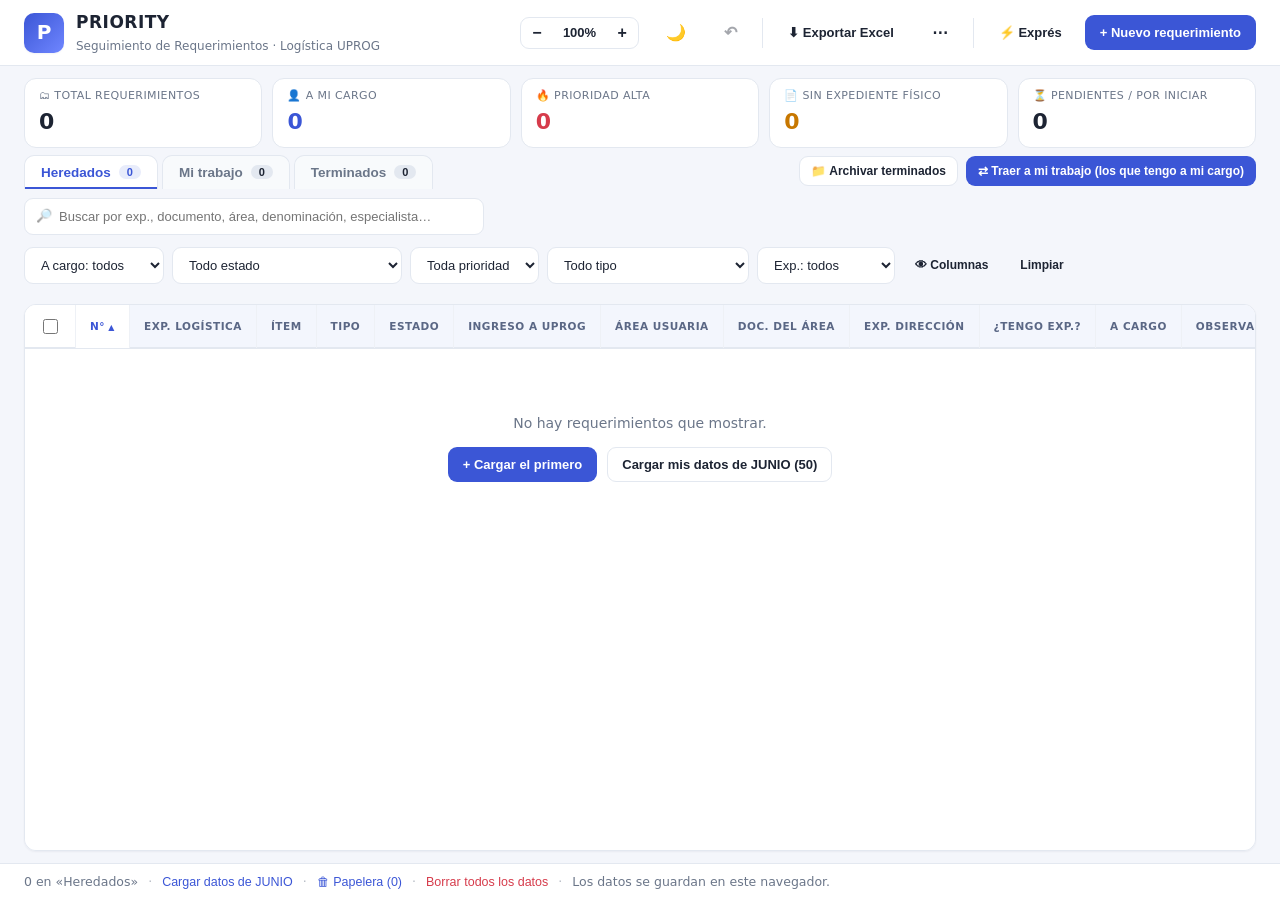
==== index.html @ bbe81f55 "Quitar «Certificando»: el flujo queda en 5 pasos Certificar y entregar no son un estado donde el exp" ====
<!DOCTYPE html>
<html lang="es">
<head>
  <meta charset="UTF-8" />
  <meta name="viewport" content="width=device-width, initial-scale=1.0" />
  <title>PRIORITY · Seguimiento de Requerimientos · UPROG</title>
  <link rel="stylesheet" href="styles.css" />
</head>
<body>
  <header class="topbar">
    <div class="brand">
      <div class="brand-logo">P</div>
      <div class="brand-text">
        <h1>PRIORITY</h1>
        <span>Seguimiento de Requerimientos · Logística UPROG</span>
      </div>
    </div>
    <div class="topbar-actions">
      <div class="zoom-ctl" title="Alejar o acercar la tabla">
        <button id="zoom-menos" class="btn btn-ghost btn-icon" title="Alejar (ver más pequeño)">−</button>
        <button id="zoom-nivel" class="btn btn-ghost btn-zoom" title="Clic para restablecer al 100%">100%</button>
        <button id="zoom-mas" class="btn btn-ghost btn-icon" title="Acercar (ver más grande)">+</button>
      </div>
      <button id="btn-tema" class="btn btn-ghost btn-icon" title="Cambiar entre tema claro y oscuro">🌙</button>
      <button id="btn-deshacer" class="btn btn-ghost btn-icon" title="Deshacer último cambio (Ctrl+Z)" disabled>↶</button>
      <span class="tb-sep"></span>
      <button id="btn-exportar" class="btn btn-ghost" title="Exportar a Excel con formato (mismas columnas, colores y orden de siempre)">⬇ Exportar Excel</button>
      <div class="menu-wrap">
        <button id="btn-mas" class="btn btn-ghost btn-icon" title="Más opciones (glosario, configurar, vincular, importar)">⋯</button>
        <div id="menu-mas" class="menu hidden">
          <button id="btn-glosario" class="menu-item" title="Glosario: qué significa cada término">📖 Glosario</button>
          <button id="btn-config" class="menu-item" title="Configurar estados, tipos y prioridades">⚙ Configurar listas</button>
          <button id="btn-vincular" class="menu-item" title="Vincular a un archivo CSV que se actualiza solo (Chrome/Edge)">🔗 Vincular Excel</button>
          <button id="btn-importar" class="menu-item" title="Importar desde CSV/Excel (actualiza los existentes, no duplica)">⬆ Importar</button>
        </div>
      </div>
      <span class="tb-sep"></span>
      <button id="btn-express" class="btn btn-ghost" title="Registro exprés: solo los datos esenciales, el resto se completa después">⚡ Exprés</button>
      <button id="btn-nuevo" class="btn btn-primary">+ Nuevo requerimiento</button>
      <input type="file" id="file-import" accept=".csv,.xls,.xlsx,.html,text/csv,application/vnd.ms-excel" hidden />
    </div>
  </header>

  <!-- Tablero de indicadores (clic en una tarjeta = filtrar la tabla) -->
  <section class="kpis" id="kpis">
    <div class="kpi kpi-btn" data-kpi="total" title="Clic: quitar todos los filtros">
      <span class="kpi-label">🗂 Total requerimientos</span>
      <span class="kpi-value" id="kpi-total">0</span>
    </div>
    <div class="kpi kpi-accent kpi-btn" data-kpi="cargo" title="Clic: ver solo los que tengo a mi cargo">
      <span class="kpi-label">👤 A mi cargo</span>
      <span class="kpi-value" id="kpi-cargo">0</span>
    </div>
    <div class="kpi kpi-danger kpi-btn" data-kpi="alta" title="Clic: ver solo prioridad más alta">
      <span class="kpi-label" id="kpi-alta-label">Prioridad alta</span>
      <span class="kpi-value" id="kpi-alta">0</span>
    </div>
    <div class="kpi kpi-warn kpi-btn" data-kpi="sinexp" title="Clic: ver solo los que no tengo en físico">
      <span class="kpi-label">📄 Sin expediente físico</span>
      <span class="kpi-value" id="kpi-sinexp">0</span>
    </div>
    <div class="kpi kpi-btn" data-kpi="pend" title="Clic: ver solo los pendientes">
      <span class="kpi-label">⏳ Pendientes / por iniciar</span>
      <span class="kpi-value" id="kpi-pend">0</span>
    </div>
  </section>

  <!-- Pestañas -->
  <section class="tabs-bar">
    <div class="tabs" id="tabs"></div>
    <div class="tabs-actions">
      <button id="btn-archivar" class="btn btn-ghost btn-sm" title="Mueve a la pestaña «Terminados» todos los requerimientos en estado TERMINADO">
        📁 Archivar terminados
      </button>
      <button id="btn-jalar" class="btn btn-primary btn-sm" title="Mueve a la pestaña «Mi trabajo» los requerimientos marcados como «a mi cargo»">
        ⇄ Traer a mi trabajo (los que tengo a mi cargo)
      </button>
    </div>
  </section>

  <!-- Registro exprés: lo esencial en una línea, Enter guarda y sigue -->
  <section class="express-bar hidden" id="express-bar">
    <span class="express-tit">⚡ Registro exprés</span>
    <input type="text" id="ex-exp" class="select ex-input" placeholder="N° Exp. Logística *" />
    <input type="text" id="ex-doc" class="select ex-input ex-ancho" placeholder="N° doc. del área (NOTA INFORMATIVA…)" list="dl-ex-doc" />
    <input type="text" id="ex-area" class="select ex-input ex-ancho" placeholder="Área usuaria" list="dl-ex-area" />
    <input type="text" id="ex-den" class="select ex-input ex-max" placeholder="Denominación del requerimiento" />
    <select id="ex-tipo" class="select ex-input"></select>
    <button id="ex-guardar" class="btn btn-primary btn-sm" title="Guardar y seguir con el siguiente (Enter)">Guardar ↵</button>
    <button id="ex-cerrar" class="btn btn-ghost btn-sm" title="Cerrar (Esc)">✕</button>
    <span class="express-ayuda">Fecha de hoy, N° y pestaña se ponen solos · Enter guarda y sigue</span>
    <datalist id="dl-ex-doc"></datalist>
    <datalist id="dl-ex-area"></datalist>
  </section>

  <!-- Filtros -->
  <section class="toolbar">
    <div class="search">
      <span class="search-icon">🔎</span>
      <input type="search" id="buscar" placeholder="Buscar por exp., documento, área, denominación, especialista…" />
    </div>
    <div class="filters">
      <select id="filtro-cargo" class="select">
        <option value="">A cargo: todos</option>
        <option value="SÍ">Solo a mi cargo</option>
        <option value="NO">De otra persona</option>
        <option value="__sin">Sin marcar</option>
      </select>
      <select id="filtro-estado" class="select"><option value="">Todo estado</option></select>
      <select id="filtro-prioridad" class="select"><option value="">Toda prioridad</option></select>
      <select id="filtro-tipo" class="select"><option value="">Todo tipo</option></select>
      <select id="filtro-tengo" class="select">
        <option value="">Exp.: todos</option>
        <option value="SÍ">Con expediente</option>
        <option value="NO">Sin expediente</option>
      </select>
      <button id="btn-columnas" class="btn btn-ghost btn-sm" title="Elegir qué columnas se ven (los datos ocultos no se pierden: siguen en el formulario y en el Excel)">👁 Columnas</button>
      <button id="btn-limpiar" class="btn btn-ghost btn-sm" title="Limpiar filtros">Limpiar</button>
    </div>
  </section>

  <!-- Barra de acciones en lote (aparece al seleccionar filas) -->
  <section class="batch-bar hidden" id="batch-bar">
    <span class="batch-count" id="batch-count">0 seleccionados</span>
    <select id="batch-estado" class="select"><option value="">Cambiar estado…</option></select>
    <select id="batch-prioridad" class="select"><option value="">Cambiar prioridad…</option></select>
    <select id="batch-pestana" class="select"><option value="">Mover a pestaña…</option></select>
    <select id="batch-cargo" class="select">
      <option value="">A cargo…</option>
      <option value="SÍ">SÍ (a mi cargo)</option>
      <option value="NO">NO (de otra persona)</option>
    </select>
    <button id="batch-especialista" class="btn btn-ghost btn-sm">👤 Asignar especialista</button>
    <button id="batch-eliminar" class="btn btn-ghost btn-sm">🗑 Eliminar</button>
    <button id="batch-cancelar" class="btn btn-ghost btn-sm">✕ Quitar selección</button>
  </section>

  <!-- Tabla -->
  <main class="table-wrap">
    <table class="grid" id="tabla">
      <thead>
        <tr id="thead-row"><!-- se construye desde app.js según las columnas visibles --></tr>
      </thead>
      <tbody id="tbody"></tbody>
    </table>
    <div id="vacio" class="empty hidden">
      <p>No hay requerimientos que mostrar.</p>
      <div class="empty-actions">
        <button id="btn-nuevo-2" class="btn btn-primary">+ Cargar el primero</button>
        <button id="btn-junio" class="btn btn-ghost">Cargar mis datos de JUNIO (50)</button>
      </div>
    </div>
  </main>

  <footer class="footer">
    <span id="footer-count">0 requerimientos</span>
    <span class="footer-sep">·</span>
    <button id="btn-junio-2" class="link-accent">Cargar datos de JUNIO</button>
    <span class="footer-sep">·</span>
    <button id="btn-papelera" class="link-accent">🗑 Papelera (<span id="papelera-count">0</span>)</button>
    <span class="footer-sep">·</span>
    <button id="btn-borrar-todo" class="link-danger">Borrar todos los datos</button>
    <span class="footer-sep">·</span>
    <span class="muted">Los datos se guardan en este navegador.</span>
  </footer>

  <!-- Modal de formulario -->
  <div class="modal-backdrop hidden" id="modal">
    <div class="modal" role="dialog" aria-modal="true" aria-labelledby="modal-titulo">
      <div class="modal-head">
        <h2 id="modal-titulo">Nuevo requerimiento</h2>
        <button class="modal-close" id="modal-close" aria-label="Cerrar">✕</button>
      </div>
      <form id="form" class="modal-body" novalidate>
        <input type="hidden" id="f-id" />

        <h3 class="form-section">Identificación</h3>
        <div class="grid-form">
          <label class="field">
            <span>Pestaña</span>
            <select id="f-pestana" class="select"></select>
          </label>
          <label class="field field-narrow">
            <span>N°</span>
            <input type="text" id="f-nro" placeholder="Correlativo" />
          </label>
          <label class="field">
            <span>Fecha de ingreso a UPROG</span>
            <input type="date" id="f-fechaIngreso" />
          </label>
          <label class="field">
            <span>N° Exp. Logística *</span>
            <input type="text" id="f-expLogistica" required placeholder="Ej. 2728" />
          </label>
          <label class="field">
            <span>N° Exp. Dirección</span>
            <input type="text" id="f-expDireccion" placeholder="Ej. 4249" />
          </label>
          <label class="field field-wide">
            <span>N° de documento del área que solicita</span>
            <input type="text" id="f-docArea" placeholder="Ej. NOTA INFORMATIVA N°040-2026-DP-HNAL" />
          </label>
        </div>

        <h3 class="form-section">Área usuaria</h3>
        <div class="grid-form">
          <label class="field field-wide">
            <span>Área usuaria estratégica</span>
            <input type="text" id="f-areaEstrategica" placeholder="Departamento / unidad estratégica" list="dl-areaEstrategica" autocomplete="off" />
            <datalist id="dl-areaEstrategica"></datalist>
          </label>
          <label class="field field-wide">
            <span>Área usuaria</span>
            <input type="text" id="f-areaUsuaria" placeholder="Servicio / área que solicita" list="dl-areaUsuaria" autocomplete="off" />
            <datalist id="dl-areaUsuaria"></datalist>
          </label>
        </div>

        <h3 class="form-section">Requerimiento</h3>
        <div class="grid-form">
          <label class="field">
            <span class="field-label-help">Tipo
              <button type="button" class="help-icon" id="ayuda-tipo" title="¿Qué significa cada tipo?" aria-label="Ayuda sobre los tipos">ℹ</button>
              <span class="help-tooltip hidden" id="tooltip-tipo">
                <button type="button" class="help-tooltip-close" id="tooltip-tipo-close" aria-label="Cerrar">✕</button>
                <span class="cp-block"><strong>BIEN</strong> — objeto físico que se adquiere y se conserva (equipos, muebles, accesorios). Ej.: estante de melamina, coches de paro.</span>
                <span class="cp-block"><strong>INSUMO</strong> — material consumible que se gasta con el uso (descartables, reactivos, materiales).</span>
                <span class="cp-block"><strong>SERVICIO</strong> — trabajo o mano de obra contratada, no es un objeto (mantenimiento, calibración, agenciamiento).</span>
                <span class="cp-block"><strong>ACTIVO NO FINANCIERO</strong> — bien de capital/patrimonial (SIGA/SIAF): equipo de valor significativo que se registra como activo fijo de la institución.</span>
                <span class="cp-block"><strong>PACIENTE</strong> — requerimiento ligado a un paciente específico (compra puntual por indicación médica o urgencia).</span>
              </span>
            </span>
            <select id="f-tipo" class="select"></select>
          </label>
          <label class="field">
            <span>Ítem (resumen corto)</span>
            <input type="text" id="f-item" placeholder="Ej. ESTANTE DE MELAMINA" />
          </label>
          <label class="field field-wide">
            <span>Denominación del requerimiento (completo)</span>
            <textarea id="f-denominacion" rows="2" placeholder="Descripción completa del requerimiento" spellcheck="true" lang="es"></textarea>
          </label>
        </div>

        <h3 class="form-section">Seguimiento</h3>
        <div class="grid-form">
          <label class="field">
            <span>Prioridad *</span>
            <select id="f-prioridad" class="select" required></select>
          </label>
          <label class="field">
            <span>Estado del requerimiento</span>
            <select id="f-estado" class="select"></select>
          </label>
          <label class="field">
            <span>Especialista a cargo</span>
            <input type="text" id="f-especialista" placeholder="Nombre del especialista" list="dl-especialista" autocomplete="off" />
            <datalist id="dl-especialista"></datalist>
          </label>
          <label class="field">
            <span>Fecha de pase a especialista</span>
            <input type="date" id="f-fechaPase" />
          </label>
          <label class="field">
            <span>¿Tengo el expediente físico?</span>
            <select id="f-tengoExp" class="select">
              <option value="">—</option>
              <option value="SÍ">SÍ</option>
              <option value="NO">NO</option>
            </select>
          </label>
          <label class="field">
            <span>¿A mi cargo? (lo veo yo)</span>
            <select id="f-aCargo" class="select">
              <option value="">—</option>
              <option value="SÍ">SÍ</option>
              <option value="NO">NO (de otra persona)</option>
            </select>
          </label>
          <label class="field field-wide">
            <span>Observaciones</span>
            <textarea id="f-observaciones" rows="2" placeholder="Notas y seguimiento" spellcheck="true" lang="es"></textarea>
          </label>
        </div>

        <div class="modal-foot">
          <button type="button" class="btn btn-ghost" id="btn-cancelar">Cancelar</button>
          <button type="submit" class="btn btn-primary">Guardar requerimiento</button>
        </div>
      </form>
    </div>
  </div>

  <!-- Modal de configuración -->
  <div class="modal-backdrop hidden" id="modal-config">
    <div class="modal" role="dialog" aria-modal="true" aria-labelledby="config-titulo">
      <div class="modal-head">
        <h2 id="config-titulo">⚙ Configurar listas</h2>
        <button class="modal-close" id="config-close" aria-label="Cerrar">✕</button>
      </div>
      <div class="modal-body">
        <p class="config-help">
          Agrega, renombra, reordena (↑ ↓) o cambia el color de cada opción.
          <strong>Al renombrar</strong>, los requerimientos que usaban ese valor se actualizan automáticamente.
          Si <strong>eliminas</strong> una opción, los requerimientos que la usaban quedan con ese campo en blanco.
        </p>

        <div class="config-group">
          <div class="config-group-head">
            <h3>Estados del requerimiento</h3>
            <button type="button" class="btn btn-ghost btn-sm" data-add="estados">+ Agregar estado</button>
          </div>
          <div class="config-list" id="cfg-estados"></div>
        </div>

        <div class="config-group">
          <div class="config-group-head">
            <h3>Tipos</h3>
            <button type="button" class="btn btn-ghost btn-sm" data-add="tipos">+ Agregar tipo</button>
          </div>
          <div class="config-list" id="cfg-tipos"></div>
        </div>

        <div class="config-group">
          <div class="config-group-head">
            <h3>Prioridades <span class="config-hint">(la primera = más urgente)</span></h3>
            <button type="button" class="btn btn-ghost btn-sm" data-add="prioridades">+ Agregar prioridad</button>
          </div>
          <div class="config-list" id="cfg-prioridades"></div>
        </div>

        <div class="modal-foot">
          <button type="button" class="link-danger" id="config-restaurar">Restaurar valores por defecto</button>
          <span class="foot-spacer"></span>
          <button type="button" class="btn btn-ghost" id="config-cancelar">Cancelar</button>
          <button type="button" class="btn btn-primary" id="config-guardar">Guardar configuración</button>
        </div>
      </div>
    </div>
  </div>

  <!-- Modal de glosario -->
  <div class="modal-backdrop hidden" id="modal-glosario">
    <div class="modal" role="dialog" aria-modal="true" aria-labelledby="glosario-titulo">
      <div class="modal-head">
        <h2 id="glosario-titulo">📖 Glosario</h2>
        <button class="modal-close" id="glosario-close" aria-label="Cerrar">✕</button>
      </div>
      <div class="modal-body">
        <p class="config-help">
          Significado de los términos que usa la app. Los nombres de <strong>Tipo</strong> y
          <strong>Estado</strong> se pueden personalizar en ⚙ Configurar; aquí se explican los
          valores con los que arranca la app (los de tu hoja de junio).
        </p>

        <div class="glosario-group">
          <h3>Tipo <span class="config-hint">qué se está pidiendo</span></h3>
          <dl class="glosario-list">
            <dt><span class="badge tipo" data-t="BIEN">BIEN</span></dt>
            <dd>Objeto físico que se adquiere y se conserva (equipos, muebles, accesorios). Ej.: estante de melamina, coches de paro.</dd>
            <dt><span class="badge tipo" data-t="INSUMO">INSUMO</span></dt>
            <dd>Material consumible que se gasta con el uso (descartables, reactivos, materiales).</dd>
            <dt><span class="badge tipo" data-t="SERVICIO">SERVICIO</span></dt>
            <dd>Trabajo o mano de obra contratada, no es un objeto (mantenimiento, calibración, agenciamiento).</dd>
            <dt><span class="badge tipo">ACTIVO NO FINANCIERO</span></dt>
            <dd>Bien de capital/patrimonial (SIGA/SIAF): equipo de valor significativo que se registra como activo fijo de la institución.</dd>
            <dt><span class="badge tipo">PACIENTE</span></dt>
            <dd>Requerimiento ligado a un paciente específico (compra puntual por indicación médica o urgencia).</dd>
          </dl>
        </div>

        <div class="glosario-group">
          <h3>Prioridad</h3>
          <dl class="glosario-list">
            <dt><span class="badge prio-alta">Alta</span></dt>
            <dd>Urgente: se debe atender primero.</dd>
            <dt><span class="badge prio-media">Media</span></dt>
            <dd>Seguimiento normal, sin urgencia inmediata.</dd>
            <dt><span class="badge prio-baja">Baja</span></dt>
            <dd>Puede esperar; no es prioritario en este momento.</dd>
          </dl>
        </div>

        <div class="glosario-group">
          <h3>Estado del requerimiento <span class="config-hint">5 pasos · el color dice de quién depende</span></h3>
          <p class="glosario-leyenda">
            <span class="badge estado">gris</span> sin empezar ·
            <span class="badge" style="background:rgba(59,86,214,.15);color:#22337f">azul</span> me toca a mí ·
            <span class="badge" style="background:rgba(199,119,0,.15);color:#734500">ámbar</span> espero a otros ·
            <span class="badge" style="background:rgba(14,138,106,.15);color:#085040">verde</span> cerrado
          </p>
          <dl class="glosario-list">
            <dt><span class="badge estado" data-e="PENDIENTE">1 · PENDIENTE</span></dt>
            <dd>Llegó el requerimiento del área usuaria; aún no lo empiezo.</dd>
            <dt><span class="badge" style="background:rgba(59,86,214,.15);color:#22337f">2 · INDAGACIÓN</span></dt>
            <dd>Indagación de mercado: invito a los postores y espero sus cotizaciones.</dd>
            <dt><span class="badge" style="background:rgba(199,119,0,.15);color:#734500">3 · EN VALIDACIÓN</span></dt>
            <dd>Armé el cuadro de validación y el memo, y se lo entregué a Grisel: el área usuaria tiene que validarlo y devolverlo.</dd>
            <dt><span class="badge" style="background:rgba(168,100,0,.15);color:#623b00">4 · ESPERANDO PRESUPUESTO</span></dt>
            <dd>Ya está validado y registrado en el Excel de la unidad; espero que le asignen presupuesto.</dd>
            <dt><span class="badge estado" data-e="TERMINADO">5 · TERMINADO</span></dt>
            <dd>Llegó el presupuesto: certificas en el SIGA, haces el cuadro comparativo con la nota y lo entregas. Al marcarlo pasa solo a la pestaña «Terminados».</dd>
            <dt><span class="badge" style="background:rgba(214,59,75,.15);color:#7d2530">OBSERVADO</span></dt>
            <dd>Excepción, fuera del flujo: está detenido porque hay que corregir algo o no continuó.</dd>
          </dl>
          <p class="glosario-tip">Con el botón <strong>⏭</strong> de cada fila avanzas al siguiente paso con un solo clic: <strong>4 clics</strong> repartidos en el tiempo y el expediente recorrió todo su ciclo.</p>
        </div>

        <div class="glosario-group">
          <h3>Otros términos</h3>
          <dl class="glosario-list">
            <dt>UPROG</dt>
            <dd>La unidad de Logística que recibe y programa los requerimientos antes de pasarlos
              al especialista (así aparecía en tu Excel original; si tu unidad usa otro nombre,
              se puede cambiar en toda la app).</dd>
            <dt>N° Exp. Logística / N° Exp. Dirección</dt>
            <dd>Números de expediente que asignan Logística y Dirección respectivamente al mismo requerimiento.</dd>
            <dt>A cargo</dt>
            <dd>Marca si el requerimiento es de los que gestionas tú ahora (Sí) o es de otra persona (No / sin marcar).</dd>
            <dt>¿Tengo el expediente físico?</dt>
            <dd>Indica si el expediente en papel está contigo (Sí) o no (No).</dd>
            <dt>Pestañas: Heredados / Mi trabajo</dt>
            <dd>«Heredados» son los expedientes de la gestión anterior; «Mi trabajo» son los tuyos.
              Se mueven con el botón «⇄ Traer a mi trabajo» o editando la celda «Pestaña» de cada fila.</dd>
          </dl>
        </div>

        <div class="modal-foot">
          <span class="foot-spacer"></span>
          <button type="button" class="btn btn-primary" id="glosario-cerrar">Cerrar</button>
        </div>
      </div>
    </div>
  </div>

  <!-- Modal de papelera -->
  <div class="modal-backdrop hidden" id="modal-papelera">
    <div class="modal" role="dialog" aria-modal="true" aria-labelledby="papelera-titulo">
      <div class="modal-head">
        <h2 id="papelera-titulo">🗑 Papelera</h2>
        <button class="modal-close" id="papelera-close" aria-label="Cerrar">✕</button>
      </div>
      <div class="modal-body">
        <p class="config-help">
          Los requerimientos eliminados quedan aquí y puedes <strong>restaurarlos</strong> cuando
          quieras. También puedes deshacer el último cambio con <strong>Ctrl+Z</strong> o el botón <strong>↶</strong>.
        </p>
        <div id="papelera-lista"></div>
        <div class="modal-foot">
          <button type="button" class="link-danger" id="papelera-vaciar">Vaciar papelera</button>
          <span class="foot-spacer"></span>
          <button type="button" class="btn btn-primary" id="papelera-cerrar">Cerrar</button>
        </div>
      </div>
    </div>
  </div>

  <div id="toast" class="toast hidden"></div>

  <script src="app.js"></script>
</body>
</html>
---- styles.css ----
:root {
  --bg: #f4f6fb;
  --surface: #ffffff;
  --surface-2: #f8fafc;
  --border: #e3e8f0;
  --text: #1d2433;
  --muted: #6b7689;
  --primary: #3b56d6;
  --primary-dark: #2c43b8;
  --primary-soft: #e8ecfb;
  --danger: #d63b4b;
  --danger-soft: #fdecee;
  --warn: #c77700;
  --warn-soft: #fff4e0;
  --ok: #1f9d57;
  --shadow: 0 1px 2px rgba(18, 28, 53, .05);
  --radius: 12px;
  /* Fondos de fila: cebra sutil, «a mi cargo» y fila bajo el mouse (bien diferenciados) */
  --row-zebra: #f7f9fc;
  --row-cargo: #eef4ff;
  --row-hover: #e7effd;
}

* { box-sizing: border-box; }

html, body { height: 100%; }

body {
  margin: 0;
  font-family: "Segoe UI", system-ui, -apple-system, Roboto, Helvetica, Arial, sans-serif;
  background: var(--bg);
  color: var(--text);
  font-size: 14px;
  line-height: 1.45;
  display: flex;
  flex-direction: column;
  height: 100vh;
  overflow: hidden;
}

/* La cabecera, indicadores, pestañas, filtros y pie quedan anclados;
   solo la tabla se desplaza por dentro. */
.topbar, .kpis, .tabs-bar, .toolbar, .batch-bar, .express-bar, .footer { flex: 0 0 auto; }

/* ---------- Topbar ---------- */
.topbar {
  display: flex;
  align-items: center;
  justify-content: space-between;
  gap: 16px;
  padding: 10px 24px;
  background: var(--surface);
  border-bottom: 1px solid var(--border);
  position: sticky;
  top: 0;
  z-index: 20;
  flex-wrap: wrap;
}
.brand { display: flex; align-items: center; gap: 12px; }
.brand-logo {
  width: 40px; height: 40px;
  border-radius: 10px;
  background: linear-gradient(135deg, var(--primary), #6f86ff);
  color: #fff;
  font-weight: 800;
  font-size: 20px;
  display: grid; place-items: center;
  box-shadow: var(--shadow);
}
.brand-text h1 { margin: 0; font-size: 17px; letter-spacing: .5px; }
.brand-text span { color: var(--muted); font-size: 12px; }
.topbar-actions { display: flex; gap: 8px; flex-wrap: wrap; align-items: center; }
/* Separador fino entre grupos de botones (vista · listas · Excel · registrar) */
.tb-sep { width: 1px; align-self: stretch; background: var(--border); margin: 3px 2px; }

/* ---------- Buttons ---------- */
.btn {
  border: 1px solid transparent;
  border-radius: 9px;
  padding: 9px 14px;
  font-size: 13px;
  font-weight: 600;
  cursor: pointer;
  transition: all .15s ease;
  background: var(--surface);
  color: var(--text);
  white-space: nowrap;
}
.btn:hover { transform: translateY(-1px); }
.btn:active { transform: translateY(0); }
.btn-primary { background: var(--primary); color: #fff; }
.btn-primary:hover { background: var(--primary-dark); }
/* Minimalista: los botones secundarios son solo texto; el fondo aparece al pasar */
.btn-ghost { background: transparent; border-color: transparent; color: var(--text); }
.btn-ghost:hover { background: var(--primary-soft); }
.btn-sm { padding: 7px 11px; font-size: 12px; }
/* En barras de acciones sobre fondo de página, mantener el contorno para que se vean */
.tabs-actions .btn-ghost, .express-bar .btn-ghost, .batch-bar .btn-ghost,
.empty-actions .btn-ghost, .modal .btn-ghost, .cell-popover .btn-ghost {
  background: var(--surface); border-color: var(--border);
}

/* Menú «⋯» con las opciones que no se usan a diario */
.menu-wrap { position: relative; }
.menu {
  position: absolute; right: 0; top: calc(100% + 6px); z-index: 55;
  background: var(--surface); border: 1px solid var(--border);
  border-radius: 11px; box-shadow: 0 12px 32px rgba(18, 28, 53, .16);
  padding: 6px; display: flex; flex-direction: column; gap: 2px; min-width: 205px;
}
.menu-item {
  text-align: left; border: none; background: none; cursor: pointer;
  padding: 9px 12px; border-radius: 8px;
  font-size: 13px; font-weight: 600; color: var(--text); font-family: inherit;
  white-space: nowrap;
}
.menu-item:hover { background: var(--primary-soft); }

/* Control de zoom: una sola píldora */
.zoom-ctl {
  display: inline-flex; align-items: center; gap: 0; margin-right: 4px;
  border: 1px solid var(--border); border-radius: 9px; overflow: hidden;
}
.zoom-ctl .btn { padding: 6px 9px; border-radius: 0; }
.zoom-ctl .btn:hover { transform: none; }
.btn-icon { font-size: 16px; line-height: 1; min-width: 32px; font-weight: 800; }
.btn-zoom { min-width: 52px; font-variant-numeric: tabular-nums; }
.btn.vinculado, .menu-item.vinculado { background: #e7f6ee; color: var(--ok); border-color: #bfe6cf; }

/* ---------- KPIs ---------- */
.kpis {
  display: grid;
  grid-template-columns: repeat(auto-fit, minmax(160px, 1fr));
  gap: 10px;
  padding: 12px 24px 2px;
}
.kpi {
  background: var(--surface);
  border: 1px solid var(--border);
  border-radius: var(--radius);
  padding: 9px 14px;
  display: flex;
  flex-direction: column;
  gap: 2px;
}
.kpi-label { color: var(--muted); font-size: 11px; text-transform: uppercase; letter-spacing: .4px; }
.kpi-value { font-size: 22px; font-weight: 800; }
.kpi-danger .kpi-value { color: var(--danger); }
.kpi-warn .kpi-value { color: var(--warn); }
.kpi-accent .kpi-value { color: var(--primary); }

/* ---------- Toolbar / filters ---------- */
.toolbar {
  display: flex;
  align-items: center;
  justify-content: space-between;
  gap: 12px;
  padding: 10px 24px;
  flex-wrap: wrap;
}
.search {
  position: relative;
  flex: 1 1 320px;
  max-width: 460px;
}
.search-icon {
  position: absolute; left: 12px; top: 50%; transform: translateY(-50%);
  font-size: 13px; opacity: .6;
}
.search input {
  width: 100%;
  padding: 10px 12px 10px 34px;
  border: 1px solid var(--border);
  border-radius: 9px;
  background: var(--surface);
  font-size: 13px;
}
.filters { display: flex; gap: 8px; flex-wrap: wrap; }
.select {
  padding: 9px 12px;
  border: 1px solid var(--border);
  border-radius: 9px;
  background: var(--surface);
  font-size: 13px;
  color: var(--text);
  cursor: pointer;
}
input:focus, .select:focus, textarea:focus {
  outline: none;
  border-color: var(--primary);
  box-shadow: 0 0 0 3px var(--primary-soft);
}

/* ---------- Pestañas ---------- */
.tabs-bar {
  display: flex; align-items: center; justify-content: space-between;
  gap: 12px; padding: 4px 24px 0; flex-wrap: wrap;
}
.tabs { display: flex; gap: 4px; flex-wrap: wrap; }
.tabs-actions { display: flex; gap: 8px; flex-wrap: wrap; align-items: center; }
.tab {
  display: inline-flex; align-items: center; gap: 8px;
  border: 1px solid var(--border); border-bottom: none;
  background: var(--surface-2);
  border-radius: 10px 10px 0 0;
  padding: 9px 16px; font-size: 13.5px; font-weight: 700;
  color: var(--muted); cursor: pointer; position: relative; top: 1px;
}
.tab:hover { background: #eef2fb; color: var(--text); }
.tab.active {
  background: var(--surface); color: var(--primary);
  border-color: var(--border);
  box-shadow: 0 -2px 0 var(--primary) inset;
}
.tab-count {
  background: var(--border); color: var(--text);
  border-radius: 999px; padding: 1px 8px; font-size: 11px; font-weight: 700;
}
.tab.active .tab-count { background: var(--primary-soft); color: var(--primary); }
.pest-badge { background: var(--surface-2); color: var(--muted); border: 1px solid var(--border); }

/* ---------- Table ---------- */
.table-wrap {
  margin: 10px 24px 12px;
  background: var(--surface);
  border: 1px solid var(--border);
  border-radius: var(--radius);
  box-shadow: var(--shadow);
  overflow: auto;          /* desplazamiento vertical y horizontal dentro de la tabla */
  flex: 1 1 auto;
  min-height: 0;           /* permite que el área de tabla se encoja y haga scroll */
}
/* Con la vista simplificada (≈11 columnas) la tabla necesita mucho menos ancho:
   min-width bajo = poco o nada de scroll horizontal en pantallas normales. */
.grid { width: 100%; border-collapse: collapse; min-width: 1240px; }

/* Barras de desplazamiento más limpias (la horizontal se usa todo el tiempo) */
.table-wrap::-webkit-scrollbar { width: 12px; height: 13px; }
.table-wrap::-webkit-scrollbar-track { background: transparent; }
.table-wrap::-webkit-scrollbar-thumb {
  background: #c9d2e2; border-radius: 8px;
  border: 3px solid var(--surface); background-clip: padding-box;
}
.table-wrap::-webkit-scrollbar-thumb:hover { background: var(--muted); background-clip: padding-box; }

/* Edición en línea (tipo Excel) */
.grid td.ed { cursor: cell; position: relative; transition: background .12s ease, box-shadow .12s ease; }
.grid td.ed:hover { background: #f0f4fe; box-shadow: inset 0 0 0 1px rgba(59,86,214,.22); }
.grid td.editing { padding: 4px 6px; background: #fff; box-shadow: inset 0 0 0 2px var(--primary); }
.cell-editor {
  width: 100%; box-sizing: border-box;
  padding: 6px 8px; border: 1px solid var(--primary);
  border-radius: 7px; font: inherit; font-size: 13px;
  background: #fff; color: var(--text);
  box-shadow: 0 1px 3px rgba(18,28,53,.10);
}
select.cell-editor { cursor: pointer; }
textarea.cell-editor { resize: vertical; min-height: 54px; line-height: 1.4; overflow: hidden; }

/* Editor amplio (popover) para Observaciones */
.popover-backdrop { position: fixed; inset: 0; z-index: 60; background: rgba(18,28,53,.06); }
.cell-popover {
  position: fixed; z-index: 61;
  background: #fff; border: 1px solid var(--primary);
  border-radius: 11px; box-shadow: 0 14px 36px rgba(18,28,53,.24);
  padding: 10px;
}
.cp-label { font-size: 11px; color: var(--muted); margin-bottom: 6px; font-weight: 600; }
.cp-ta-wrap { position: relative; }
/* La capa fantasma calca EXACTAMENTE las medidas del textarea */
.cp-textarea, .cp-ghost {
  width: 100%; box-sizing: border-box;
  border: 1px solid var(--border); border-radius: 8px;
  padding: 9px 11px; margin: 0;
  font-family: inherit; font-size: 13.5px; line-height: 1.5; letter-spacing: normal;
  min-height: 150px;
}
.cp-textarea.cp-corta, .cp-ghost.cp-corta { min-height: 44px; }
.cp-textarea {
  position: relative; z-index: 1; display: block;
  resize: vertical; color: var(--text); background: transparent;
}
.cp-textarea:focus { outline: none; border-color: var(--primary); box-shadow: 0 0 0 3px var(--primary-soft); }
.cp-ghost {
  position: absolute; inset: 0; z-index: 0;
  border-color: transparent; color: transparent;
  white-space: pre-wrap; word-break: break-word; overflow-wrap: break-word;
  overflow: hidden; pointer-events: none; user-select: none;
}
.cp-ghost .g { color: #b3bac7; }
.grid thead th {
  text-align: left;
  font-size: 10.5px;
  font-weight: 700;
  text-transform: uppercase;
  letter-spacing: .5px;
  color: #5a6785;
  padding: 11px 14px;
  border-bottom: 1px solid var(--border);
  background: #f3f6fd;
  cursor: pointer;
  user-select: none;
  white-space: nowrap;
  position: sticky;
  top: 0;
  z-index: 1;
  box-shadow: inset 0 -1px 0 var(--border);
}
.grid thead th.acciones-col { cursor: default; text-align: right; }
.grid thead th.num { text-align: right; }
.grid thead th[data-sort]:hover { color: var(--primary); background: #e9eefb; }
.grid thead th.sorted-asc, .grid thead th.sorted-desc { color: var(--primary); }
.grid thead th.sorted-asc::after { content: " ▲"; font-size: 8px; }
.grid thead th.sorted-desc::after { content: " ▼"; font-size: 8px; }
.grid tbody td {
  padding: 10px 14px;
  border-bottom: 1px solid #eef1f6;
  border-right: 1px solid #f3f5f9;
  vertical-align: top;
  color: #2a3342;
}
.grid thead th { border-right: 1px solid #eef1f6; }
.grid thead th:last-child, .grid tbody td:last-child { border-right: none; }
.grid tbody tr:last-child td { border-bottom: none; }

/* Columnas fijas (selección y N°): no se pierden al desplazar la tabla a lo ancho */
.grid th.sel-col, .grid td.sel-col { position: sticky; left: 0; z-index: 2; background: var(--surface); }
.grid th.col-nro, .grid td.col-nro {
  position: sticky; left: 36px; z-index: 2; background: var(--surface);
  box-shadow: 4px 0 6px -4px rgba(18, 28, 53, .22);
}
.grid thead th.sel-col, .grid thead th.col-nro { z-index: 4; }

/* Cebra: filas alternadas para seguir la línea con la vista en una tabla tan ancha */
.grid tbody tr:nth-child(even) > td { background: var(--row-zebra); }
.grid tbody tr.row-cargo > td { background: var(--row-cargo); }
.grid tbody tr:hover > td { background: var(--row-hover); }
.grid td.num { text-align: right; font-variant-numeric: tabular-nums; white-space: nowrap; }
.cell-strong { font-weight: 600; white-space: nowrap; font-variant-numeric: tabular-nums; color: var(--text); }
.cell-item { min-width: 240px; max-width: 340px; }
.cell-item .item-main { font-weight: 600; }
.cell-item .item-sub { color: var(--muted); font-size: 11.5px; display: block; overflow: hidden; text-overflow: ellipsis; white-space: nowrap; max-width: 320px; }
.cell-area { min-width: 180px; max-width: 240px; font-size: 12.5px; color: #4a5468; }
.cell-doc { min-width: 160px; font-size: 12.5px; color: #4a5468; }
.muted-cell { color: #aab2c2; }
.row-vieja > td:first-child { box-shadow: inset 3px 0 0 var(--warn); }
/* Prioridad más alta: barra roja al inicio de la fila (gana sobre la naranja de antigüedad) */
.row-alta > td:first-child { box-shadow: inset 3px 0 0 var(--danger); }

/* ---------- Badges ---------- */
.badge {
  display: inline-flex;
  align-items: center;
  padding: 3px 10px;
  border-radius: 6px;
  font-size: 11.5px;
  font-weight: 600;
  letter-spacing: .2px;
  line-height: 1.55;
  white-space: nowrap;
  border: 1px solid rgba(20,30,55,.07);
}
.prio-alta { background: var(--danger-soft); color: var(--danger); }
.prio-media { background: var(--warn-soft); color: var(--warn); }
.prio-baja { background: #e7f6ee; color: var(--ok); }

.tipo { background: var(--surface-2); color: var(--muted); border: 1px solid var(--border); font-size: 11px; }
.tipo[data-t="SERVICIO"] { background: #eef4ff; color: #2f5fd0; border-color: #d6e2fb; }
.tipo[data-t="BIEN"] { background: #f0f4ec; color: #4a7a2e; border-color: #dde9d3; }
.tipo[data-t="INSUMO"] { background: #fdf0f6; color: #b03a78; border-color: #f6d8e8; }

/* Estados */
.estado { background: var(--surface-2); color: var(--muted); border: 1px solid var(--border); }
.estado[data-e="PENDIENTE"] { background: #eef1f6; color: #5a6678; }
.estado[data-e="DISPONIBILIDAD PRESUPUESTAL"] { background: #fff4e0; color: #b06f00; }
.estado[data-e="INVITACION"] { background: #e8ecfb; color: var(--primary); }
.estado[data-e="CUADRO COMPARATIVO"] { background: #e6f0ff; color: #1f5fd6; }
.estado[data-e="VALIDADO"] { background: #e7f6ee; color: var(--ok); }
.estado[data-e="ENTREGADO A GRISEL"] { background: #eaf7ef; color: #15824a; }
.estado[data-e="PARA SALDO"] { background: #f3eafc; color: #7b3fd1; }

.tengo-si { background: #e7f6ee; color: var(--ok); }
.tengo-no { background: var(--danger-soft); color: var(--danger); }
.cargo-si { background: var(--primary-soft); color: var(--primary); }
.cargo-no { background: #eef1f6; color: #5a6678; }

/* Anchos de celdas de la tabla editable */
.cell-den { min-width: 240px; max-width: 360px; white-space: nowrap; overflow: hidden; text-overflow: ellipsis; }
.cell-item2 { min-width: 240px; max-width: 430px; font-weight: 600; }
.item-main { font-weight: 700; font-size: 13.5px; }
.cell-exp { font-size: 14px; }
/* Sublínea gris (denominación bajo el ítem, estratégica bajo el área): editable con su clic */
.sub-linea {
  display: block; color: var(--muted); font-weight: 400;
  font-size: 11.5px; line-height: 1.35; margin-top: 3px;
  white-space: normal; word-break: break-word;
  max-height: 47px; overflow: hidden;
}
.sub-edit:hover { color: var(--primary); text-decoration: underline; cursor: pointer; }
.cell-obs { min-width: 200px; max-width: 320px; white-space: normal; word-break: break-word; line-height: 1.42; }

.antig-tag { display: block; font-size: 10.5px; color: #99a2b3; margin-top: 1px; }
.antig-tag.alerta { color: var(--warn); font-weight: 700; }
.cell-item2 .item-main, .grid td.cell-strong { letter-spacing: .1px; }
.grid tbody td.ed { transition: background .12s ease; }

/* ---------- Row actions ---------- */
.row-actions { display: flex; gap: 6px; justify-content: flex-end; }
.icon-btn {
  border: 1px solid var(--border);
  background: var(--surface);
  border-radius: 7px;
  padding: 5px 8px;
  cursor: pointer;
  font-size: 13px;
  line-height: 1;
}
.icon-btn:hover { background: var(--surface-2); }
.icon-btn.danger:hover { background: var(--danger-soft); border-color: #f3c4ca; }

/* ---------- Empty ---------- */
.empty { padding: 50px 24px; text-align: center; color: var(--muted); }
.empty-actions { display: flex; gap: 10px; justify-content: center; margin-top: 14px; flex-wrap: wrap; }

/* ---------- Footer ---------- */
.footer {
  display: flex;
  align-items: center;
  gap: 10px;
  padding: 9px 24px;
  border-top: 1px solid var(--border);
  background: var(--surface);
  color: var(--muted);
  font-size: 12.5px;
  flex-wrap: wrap;
}
.footer-sep { opacity: .5; }
.muted { color: var(--muted); }
.link-danger, .link-accent { background: none; border: none; cursor: pointer; font-size: 12.5px; padding: 0; }
.link-danger { color: var(--danger); }
.link-accent { color: var(--primary); }
.link-danger:hover, .link-accent:hover { text-decoration: underline; }

/* ---------- Modal ---------- */
.modal-backdrop {
  position: fixed; inset: 0;
  background: rgba(18, 28, 53, .45);
  display: grid; place-items: center;
  padding: 20px;
  z-index: 50;
}
.modal {
  background: var(--surface);
  border-radius: 16px;
  width: 100%;
  max-width: 720px;
  max-height: 92vh;
  overflow-y: auto;
  box-shadow: 0 20px 60px rgba(18, 28, 53, .3);
}
.modal-head {
  display: flex; align-items: center; justify-content: space-between;
  padding: 18px 22px;
  border-bottom: 1px solid var(--border);
  position: sticky; top: 0; background: var(--surface); z-index: 2;
}
.modal-head h2 { margin: 0; font-size: 17px; }
.modal-close { border: none; background: none; font-size: 17px; cursor: pointer; color: var(--muted); }
.modal-close:hover { color: var(--text); }
.modal-body { padding: 16px 22px 20px; }
.form-section {
  margin: 18px 0 4px;
  font-size: 12px;
  text-transform: uppercase;
  letter-spacing: .5px;
  color: var(--primary);
  border-bottom: 1px solid var(--border);
  padding-bottom: 6px;
}
.form-section:first-of-type { margin-top: 4px; }
.grid-form { display: grid; grid-template-columns: 1fr 1fr; gap: 13px; margin-top: 10px; }
.field { display: flex; flex-direction: column; gap: 6px; }
.field > span { font-size: 12.5px; font-weight: 600; color: var(--muted); position: relative; display: inline-flex; align-items: center; gap: 6px; }

/* Ícono de ayuda con tooltip (ej. explicación de Tipos) */
.help-icon {
  display: inline-flex; align-items: center; justify-content: center;
  width: 16px; height: 16px; border-radius: 50%;
  border: 1px solid var(--border); background: var(--surface-2);
  color: var(--primary); font-size: 10.5px; font-weight: 800; font-style: normal;
  line-height: 1; cursor: help; padding: 0;
}
.help-icon:hover, .help-icon:focus { background: var(--primary-soft); border-color: var(--primary); outline: none; }
.help-tooltip {
  display: block;
  position: absolute; z-index: 40; top: 100%; left: 0; margin-top: 6px;
  width: 300px; max-width: 80vw;
  background: #1d2433; color: #f1f3f8;
  border-radius: 10px; padding: 12px 14px 10px;
  box-shadow: 0 12px 28px rgba(18,28,53,.28);
  font-weight: normal; font-size: 12px; line-height: 1.5;
  cursor: default; white-space: normal; text-align: left;
}
.cp-block { display: block; margin: 0 0 8px; }
.cp-block:last-child { margin-bottom: 0; }
.help-tooltip strong { color: #fff; }
.help-tooltip-close {
  position: absolute; top: 6px; right: 8px;
  background: none; border: none; color: #aab2c2;
  font-size: 12px; cursor: pointer; padding: 2px;
}
.help-tooltip-close:hover { color: #fff; }
.field input, .field textarea, .field .select { width: 100%; padding: 9px 11px; border: 1px solid var(--border); border-radius: 9px; font-size: 13px; font-family: inherit; }
.field textarea { resize: vertical; }
.field-wide { grid-column: 1 / -1; }
.field-narrow { max-width: 140px; }
.modal-foot {
  display: flex; justify-content: flex-end; gap: 10px;
  margin-top: 22px; padding-top: 16px; border-top: 1px solid var(--border);
}

/* ---------- Configuración ---------- */
.config-help {
  font-size: 12.5px;
  color: var(--muted);
  background: var(--surface-2);
  border: 1px solid var(--border);
  border-radius: 9px;
  padding: 10px 12px;
  margin: 0 0 18px;
  line-height: 1.5;
}
.config-help strong { color: var(--text); }
.config-group { margin-bottom: 20px; }
.config-group-head {
  display: flex; align-items: center; justify-content: space-between;
  gap: 10px; margin-bottom: 10px;
}
.config-group-head h3 {
  margin: 0; font-size: 13px; text-transform: uppercase;
  letter-spacing: .4px; color: var(--primary);
}
.config-hint { text-transform: none; letter-spacing: 0; color: var(--muted); font-weight: 500; font-size: 11.5px; }
.config-list { display: flex; flex-direction: column; gap: 8px; }
.cfg-row {
  display: flex; align-items: center; gap: 8px;
}
.cfg-swatch {
  flex: 0 0 auto;
  min-width: 96px; max-width: 200px;
  padding: 5px 10px;
  border-radius: 999px;
  font-size: 11.5px; font-weight: 700;
  white-space: nowrap; overflow: hidden; text-overflow: ellipsis;
  text-align: center;
}
.cfg-color {
  flex: 0 0 auto;
  width: 34px; height: 34px;
  padding: 2px; border: 1px solid var(--border);
  border-radius: 8px; cursor: pointer; background: var(--surface);
}
.cfg-nombre {
  flex: 1 1 auto;
  padding: 8px 10px; border: 1px solid var(--border);
  border-radius: 8px; font-size: 13px; font-family: inherit;
}
.cfg-row .icon-btn[disabled] { opacity: .35; cursor: default; }
.foot-spacer { flex: 1; }

/* ---------- Glosario ---------- */
.glosario-group { margin-bottom: 22px; }
.glosario-group:last-child { margin-bottom: 4px; }
.glosario-group h3 {
  margin: 0 0 10px; font-size: 13px; text-transform: uppercase;
  letter-spacing: .4px; color: var(--primary);
  display: flex; align-items: baseline; gap: 8px; flex-wrap: wrap;
}
.glosario-list { margin: 0; }
.glosario-list dt {
  margin: 12px 0 4px;
  font-weight: 700; color: var(--text); font-size: 13px;
}
.glosario-list dt:first-child { margin-top: 0; }
.glosario-list dt .badge { font-size: 11.5px; }
.glosario-list dd {
  margin: 0 0 2px; color: var(--muted); font-size: 13px; line-height: 1.5;
}

/* ---------- Selección múltiple y acciones en lote ---------- */
.sel-col { width: 36px; min-width: 36px; text-align: center !important; cursor: pointer; }
.sel-check, #sel-all { width: 15px; height: 15px; cursor: pointer; accent-color: var(--primary); vertical-align: middle; }
.batch-bar {
  display: flex; align-items: center; gap: 8px; flex-wrap: wrap;
  padding: 8px 24px;
  background: #eef2fd;
  border-top: 1px solid #d6defb; border-bottom: 1px solid #d6defb;
}
.batch-count { font-weight: 800; color: var(--primary); font-size: 13px; margin-right: 4px; white-space: nowrap; }
.batch-bar .select { padding: 7px 10px; font-size: 12.5px; }
#btn-deshacer[disabled] { opacity: .4; cursor: default; }
#btn-deshacer[disabled]:hover { transform: none; background: transparent; }

/* ---------- Ayudas de escritura en el editor ---------- */
.cp-warn { margin-top: 6px; font-size: 12px; color: var(--danger); font-weight: 700; }
.cp-sugerencias {
  margin-top: 8px; display: flex; flex-wrap: wrap; gap: 6px; align-items: center;
  max-height: 98px; overflow-y: auto;
}
.cp-sug-tit { font-size: 11px; color: var(--muted); font-weight: 700; }
.cp-sug {
  border: 1px solid var(--border); background: var(--surface-2);
  border-radius: 999px; padding: 4px 11px; font-size: 12px; cursor: pointer;
  max-width: 100%; overflow: hidden; text-overflow: ellipsis; white-space: nowrap;
  font-family: inherit; color: var(--text);
}
.cp-sug:hover { background: var(--primary-soft); border-color: var(--primary); color: var(--primary); }
.cp-pred {
  margin-top: 6px; font-size: 12px; color: var(--muted);
  background: var(--surface-2); border: 1px dashed var(--border);
  border-radius: 7px; padding: 5px 10px;
}
.cp-pred b { color: var(--primary); }

/* ---------- Papelera ---------- */
.pap-row {
  display: flex; align-items: center; justify-content: space-between; gap: 10px;
  padding: 10px 0; border-bottom: 1px solid var(--border);
}
.pap-row:last-child { border-bottom: none; }
.pap-info { display: flex; flex-direction: column; gap: 2px; min-width: 0; }
.pap-title { font-weight: 700; font-size: 13px; }
.pap-sub { color: var(--muted); font-size: 12.5px; overflow: hidden; text-overflow: ellipsis; white-space: nowrap; max-width: 440px; }
.pap-fecha { color: #99a2b3; font-size: 11px; }

/* ---------- Toast ---------- */
.toast {
  position: fixed;
  bottom: 24px; left: 50%; transform: translateX(-50%);
  background: var(--text); color: #fff;
  padding: 11px 18px; border-radius: 10px;
  font-size: 13px; font-weight: 600;
  box-shadow: var(--shadow); z-index: 80;
}

.hidden { display: none !important; }

/* ---------- Modo enfoque: al navegar por la tabla, arriba se compacta ----------
   Se activa solo al desplazarse dentro de la tabla y se desactiva al volver arriba,
   para que el cuadro ocupe casi toda la página mientras trabajas en él. */
.topbar, .toolbar, .tabs-bar, .footer { transition: padding .18s ease; }
body.modo-foco .kpis { display: none; }
body.modo-foco .topbar { padding: 5px 24px; }
body.modo-foco .brand-logo { width: 30px; height: 30px; font-size: 15px; border-radius: 8px; }
body.modo-foco .brand-text h1 { font-size: 14px; }
body.modo-foco .brand-text span { display: none; }
body.modo-foco .topbar-actions .btn { padding: 5px 9px; font-size: 12px; }
body.modo-foco .tabs-bar { padding-top: 2px; }
body.modo-foco .toolbar { padding-top: 4px; padding-bottom: 4px; }
body.modo-foco .footer { padding-top: 4px; padding-bottom: 4px; font-size: 11.5px; }
body.modo-foco .table-wrap { margin-top: 6px; margin-bottom: 8px; }

/* ---------- KPIs clickeables ---------- */
.kpi-btn { cursor: pointer; transition: border-color .15s ease, transform .15s ease; }
.kpi-btn:hover { border-color: var(--primary); transform: translateY(-1px); }
.kpi-btn.kpi-activo { border-color: var(--primary); box-shadow: 0 0 0 3px var(--primary-soft); }

/* ---------- Registro exprés ---------- */
.express-bar {
  display: flex; align-items: center; gap: 8px; flex-wrap: wrap;
  padding: 8px 24px;
  background: var(--primary-soft);
  border-top: 1px solid var(--border); border-bottom: 1px solid var(--border);
}
.express-tit { font-weight: 800; color: var(--primary); font-size: 13px; white-space: nowrap; }
.ex-input { flex: 0 1 150px; min-width: 110px; cursor: text; }
.ex-ancho { flex: 1 1 210px; }
.ex-max { flex: 2 1 260px; }
.express-ayuda { flex-basis: 100%; font-size: 11px; color: var(--muted); }

/* ---------- Navegación con teclado (celda activa) ---------- */
.grid td.celda-activa { box-shadow: inset 0 0 0 2px var(--primary); border-radius: 2px; }

/* ---------- Bitácora de estados ---------- */
.hist-lista { max-height: 300px; overflow-y: auto; display: flex; flex-direction: column; gap: 6px; min-width: 300px; }
.hist-item { display: flex; gap: 8px; align-items: baseline; font-size: 12.5px; }
.hist-fecha { color: var(--muted); font-size: 11px; white-space: nowrap; }
.hist-vacio { color: var(--muted); font-size: 12.5px; padding: 6px 2px; }

/* ---------- Glosario: leyenda de colores y consejo ---------- */
.glosario-leyenda {
  display: flex; flex-wrap: wrap; gap: 6px; align-items: center;
  margin: 0 0 12px; font-size: 12px; color: var(--muted);
}
.glosario-tip {
  margin: 12px 0 0; padding: 9px 12px;
  background: var(--primary-soft); border-radius: 9px;
  font-size: 12.5px; color: var(--text);
}

/* ---------- Botón ⏭ (avanzar al siguiente estado) ---------- */
.estado-linea { display: flex; align-items: center; gap: 6px; }
.paso-sig {
  border: 1px solid var(--border); background: var(--surface);
  color: var(--muted); border-radius: 6px; cursor: pointer;
  font-size: 11px; line-height: 1; padding: 3px 5px;
  opacity: 0; transition: opacity .12s ease, color .12s ease, border-color .12s ease;
}
.grid tbody tr:hover .paso-sig { opacity: 1; }
.paso-sig:hover { color: var(--primary); border-color: var(--primary); }
/* En pantallas táctiles no hay hover: el botón se ve siempre */
@media (hover: none) { .paso-sig { opacity: 1; } }

/* ---------- Días sin movimiento ---------- */
.sinmov-tag { display: block; font-size: 10.5px; color: var(--warn); margin-top: 3px; white-space: nowrap; }

/* ---------- Selector de columnas (👁) ---------- */
.cols-lista { display: flex; flex-direction: column; gap: 7px; max-height: 330px; overflow-y: auto; padding: 2px 0; }
.cols-item { display: flex; gap: 8px; align-items: center; font-size: 13px; cursor: pointer; user-select: none; }
.cols-item input { cursor: pointer; }
.cols-nota { color: var(--muted); font-size: 11px; }
.cols-foot { margin-top: 10px; display: flex; justify-content: flex-end; }

/* ---------- Tema oscuro ---------- */
:root { color-scheme: light; }
:root[data-theme="dark"] {
  color-scheme: dark;
  --bg: #0f1522;
  --surface: #1a2233;
  --surface-2: #222c40;
  --border: #303c52;
  --text: #e7ebf3;
  --muted: #9aa5bb;
  --primary: #7189ee;
  --primary-dark: #92a6f4;
  --primary-soft: #27324f;
  --danger: #f26b7c;
  --danger-soft: #3a2530;
  --warn: #e6a13a;
  --warn-soft: #3a2f1c;
  --ok: #46c07f;
  --shadow: 0 1px 3px rgba(0,0,0,.45), 0 10px 28px rgba(0,0,0,.4);
  --row-zebra: #1e2737;
  --row-cargo: #202c48;
  --row-hover: #283552;
}
/* Ajustes de colores fijos que no usan variables */
:root[data-theme="dark"] .grid thead th { color: var(--muted); background: var(--surface-2); }
:root[data-theme="dark"] .grid thead th,
:root[data-theme="dark"] .grid tbody td { border-color: var(--border); }
:root[data-theme="dark"] .grid tbody td { color: var(--text); }
:root[data-theme="dark"] .grid td.ed:hover { background: #232f47; }
:root[data-theme="dark"] .grid td.editing { background: var(--surface); }
:root[data-theme="dark"] .grid td.col-nro,
:root[data-theme="dark"] .grid th.col-nro { box-shadow: 4px 0 6px -4px rgba(0,0,0,.55); }
:root[data-theme="dark"] .table-wrap::-webkit-scrollbar-thumb { background: #3a475f; background-clip: padding-box; }
:root[data-theme="dark"] .grid thead th[data-sort]:hover { background: var(--surface); }
:root[data-theme="dark"] .cell-area,
:root[data-theme="dark"] .cell-doc { color: #aeb7ca; }
:root[data-theme="dark"] .muted-cell,
:root[data-theme="dark"] .antig-tag,
:root[data-theme="dark"] .pap-fecha { color: var(--muted); }
:root[data-theme="dark"] .cp-label { background: var(--surface-2); color: var(--muted); }
:root[data-theme="dark"] .cp-ghost .g { color: #6b7688; }
:root[data-theme="dark"] .tab:hover { background: var(--surface-2); }
:root[data-theme="dark"] .btn.vinculado,
:root[data-theme="dark"] .menu-item.vinculado { background: rgba(70,192,127,.16); border-color: rgba(70,192,127,.45); }
:root[data-theme="dark"] .toast { background: #2c3850; color: var(--text); }
:root[data-theme="dark"] input,
:root[data-theme="dark"] textarea,
:root[data-theme="dark"] .field input,
:root[data-theme="dark"] .field textarea { background: var(--surface); color: var(--text); }
:root[data-theme="dark"] .cell-popover,
:root[data-theme="dark"] .cell-editor { background: var(--surface); color: var(--text); }
:root[data-theme="dark"] .batch-bar { background: var(--surface-2); border-color: var(--border); }
:root[data-theme="dark"] .cargo-no { background: var(--surface-2); color: var(--muted); }
:root[data-theme="dark"] .tengo-si { background: rgba(70,192,127,.18); color: var(--ok); }
:root[data-theme="dark"] .badge { border-color: rgba(255,255,255,.08); }
:root[data-theme="dark"] ::placeholder { color: #7a869c; }

/* ---------- Responsive ---------- */
@media (max-width: 880px) {
  .kpis { grid-template-columns: repeat(2, 1fr); }
  .grid-form { grid-template-columns: 1fr; }
  .field-narrow { max-width: none; }
}
@media (max-width: 520px) {
  .kpis { grid-template-columns: 1fr; }
  .topbar { padding: 12px 14px; }
  .toolbar, .table-wrap, .kpis, .footer { padding-left: 14px; padding-right: 14px; }
  .table-wrap { margin-left: 14px; margin-right: 14px; }
}
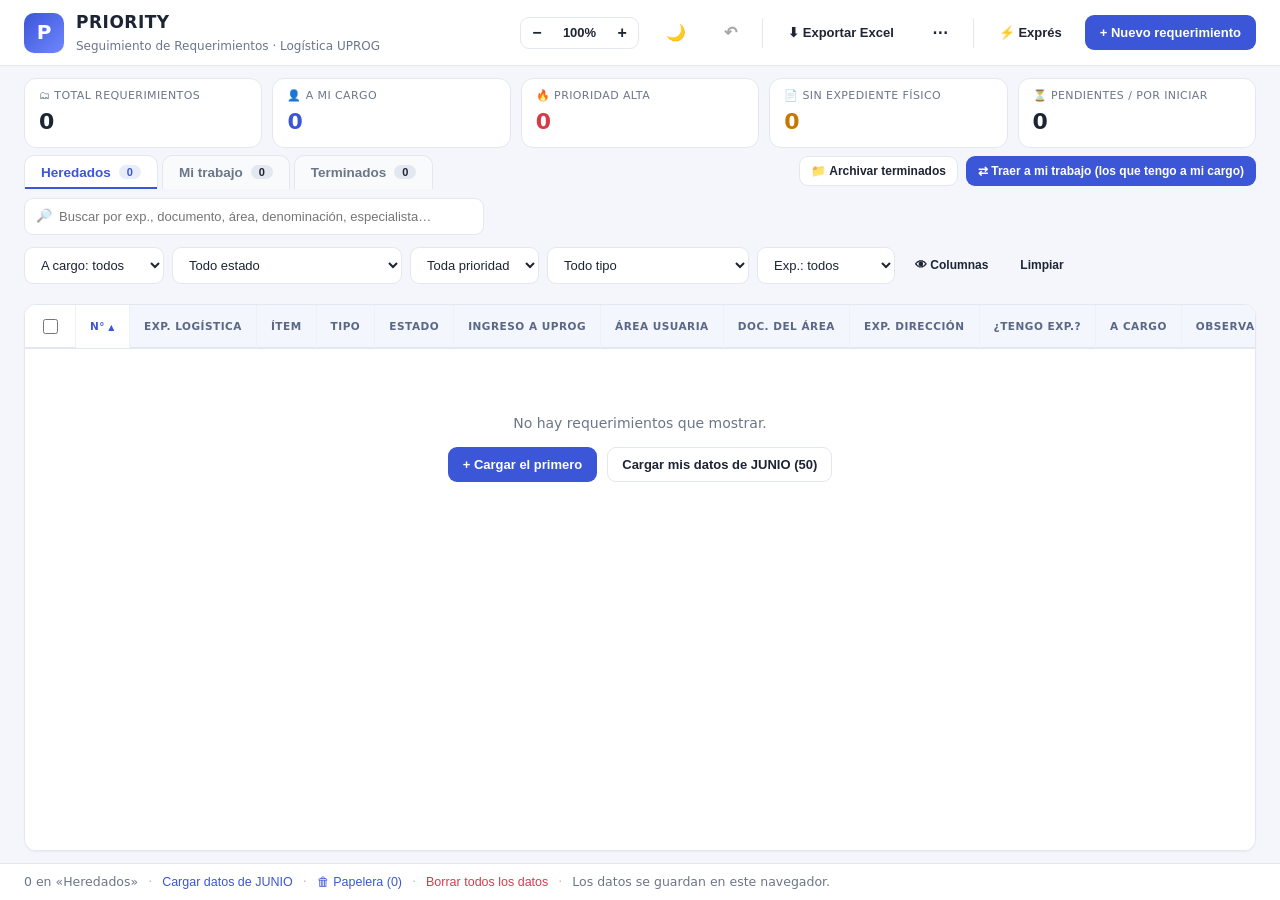
==== commit 79202d7d: "Resumen en Markdown para consultar los expedientes con una IA Nuevo ⋯ → 🤖 Resumen para consultar con" ====
--- a/index.html
+++ b/index.html
@@ -32,12 +32,18 @@
           <button id="btn-config" class="menu-item" title="Configurar estados, tipos y prioridades">⚙ Configurar listas</button>
           <button id="btn-vincular" class="menu-item" title="Vincular a un archivo CSV que se actualiza solo (Chrome/Edge)">🔗 Vincular Excel</button>
           <button id="btn-importar" class="menu-item" title="Importar desde CSV/Excel (actualiza los existentes, no duplica)">⬆ Importar</button>
+          <div class="menu-sep"></div>
+          <button id="btn-resumen" class="menu-item" title="Baja un resumen legible (.md) para subirlo a un Proyecto de Claude o a Drive y consultar tus expedientes desde el celular">🤖 Resumen para consultar con IA</button>
+          <div class="menu-sep"></div>
+          <button id="btn-respaldo" class="menu-item" title="Guardar TODO en un archivo: requerimientos, historial, papelera, listas y preferencias (para pasar a otra PC)">💾 Guardar copia de todo</button>
+          <button id="btn-restaurar" class="menu-item" title="Restaurar desde una copia de seguridad (reemplaza lo que haya en esta PC)">📂 Restaurar copia</button>
         </div>
       </div>
       <span class="tb-sep"></span>
       <button id="btn-express" class="btn btn-ghost" title="Registro exprés: solo los datos esenciales, el resto se completa después">⚡ Exprés</button>
       <button id="btn-nuevo" class="btn btn-primary">+ Nuevo requerimiento</button>
       <input type="file" id="file-import" accept=".csv,.xls,.xlsx,.html,text/csv,application/vnd.ms-excel" hidden />
+      <input type="file" id="file-respaldo" accept=".json,application/json" hidden />
     </div>
   </header>
 
--- a/styles.css
+++ b/styles.css
@@ -115,6 +115,7 @@
   white-space: nowrap;
 }
 .menu-item:hover { background: var(--primary-soft); }
+.menu-sep { height: 1px; background: var(--border); margin: 4px 6px; }
 
 /* Control de zoom: una sola píldora */
 .zoom-ctl {
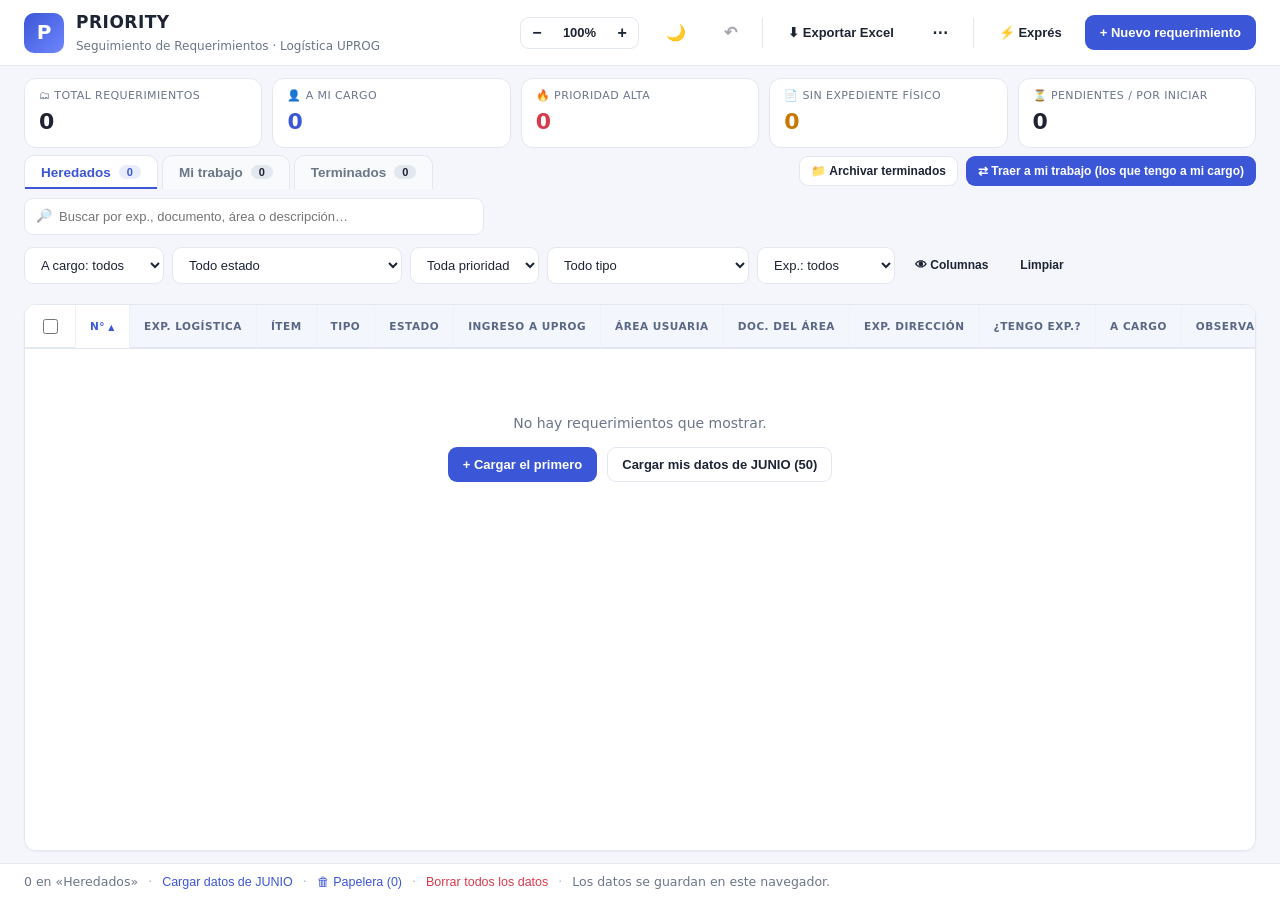
==== commit a81544b3: "Retirar el campo «Especialista a cargo» Estaba vacío en los 50 expedientes de junio y no se usa por " ====
--- a/index.html
+++ b/index.html
@@ -34,6 +34,8 @@
           <button id="btn-importar" class="menu-item" title="Importar desde CSV/Excel (actualiza los existentes, no duplica)">⬆ Importar</button>
           <div class="menu-sep"></div>
           <button id="btn-resumen" class="menu-item" title="Baja un resumen legible (.md) para subirlo a un Proyecto de Claude o a Drive y consultar tus expedientes desde el celular">🤖 Resumen para consultar con IA</button>
+          <button id="btn-resumen-link" class="menu-item" title="Vincula un archivo .md (por ejemplo dentro de tu carpeta de Google Drive) que se actualice solo con cada cambio">🔄 Vincular resumen (Drive)</button>
+          <button id="btn-drive" class="menu-item" title="Guarda el resumen en tu Drive automáticamente, sin instalar nada">☁ Conectar con Google Drive…</button>
           <div class="menu-sep"></div>
           <button id="btn-respaldo" class="menu-item" title="Guardar TODO en un archivo: requerimientos, historial, papelera, listas y preferencias (para pasar a otra PC)">💾 Guardar copia de todo</button>
           <button id="btn-restaurar" class="menu-item" title="Restaurar desde una copia de seguridad (reemplaza lo que haya en esta PC)">📂 Restaurar copia</button>
@@ -90,11 +92,12 @@
     <input type="text" id="ex-exp" class="select ex-input" placeholder="N° Exp. Logística *" />
     <input type="text" id="ex-doc" class="select ex-input ex-ancho" placeholder="N° doc. del área (NOTA INFORMATIVA…)" list="dl-ex-doc" />
     <input type="text" id="ex-area" class="select ex-input ex-ancho" placeholder="Área usuaria" list="dl-ex-area" />
-    <input type="text" id="ex-den" class="select ex-input ex-max" placeholder="Denominación del requerimiento" />
+    <input type="text" id="ex-den" class="select ex-input ex-max" placeholder="Requerimiento (descripción)" />
     <select id="ex-tipo" class="select ex-input"></select>
     <button id="ex-guardar" class="btn btn-primary btn-sm" title="Guardar y seguir con el siguiente (Enter)">Guardar ↵</button>
     <button id="ex-cerrar" class="btn btn-ghost btn-sm" title="Cerrar (Esc)">✕</button>
     <span class="express-ayuda">Fecha de hoy, N° y pestaña se ponen solos · Enter guarda y sigue</span>
+    <div class="anticipa hidden" id="ex-anticipa"></div>
     <datalist id="dl-ex-doc"></datalist>
     <datalist id="dl-ex-area"></datalist>
   </section>
@@ -103,7 +106,7 @@
   <section class="toolbar">
     <div class="search">
       <span class="search-icon">🔎</span>
-      <input type="search" id="buscar" placeholder="Buscar por exp., documento, área, denominación, especialista…" />
+      <input type="search" id="buscar" placeholder="Buscar por exp., documento, área o descripción…" />
     </div>
     <div class="filters">
       <select id="filtro-cargo" class="select">
@@ -136,7 +139,6 @@
       <option value="SÍ">SÍ (a mi cargo)</option>
       <option value="NO">NO (de otra persona)</option>
     </select>
-    <button id="batch-especialista" class="btn btn-ghost btn-sm">👤 Asignar especialista</button>
     <button id="batch-eliminar" class="btn btn-ghost btn-sm">🗑 Eliminar</button>
     <button id="batch-cancelar" class="btn btn-ghost btn-sm">✕ Quitar selección</button>
   </section>
@@ -211,11 +213,6 @@
         <h3 class="form-section">Área usuaria</h3>
         <div class="grid-form">
           <label class="field field-wide">
-            <span>Área usuaria estratégica</span>
-            <input type="text" id="f-areaEstrategica" placeholder="Departamento / unidad estratégica" list="dl-areaEstrategica" autocomplete="off" />
-            <datalist id="dl-areaEstrategica"></datalist>
-          </label>
-          <label class="field field-wide">
             <span>Área usuaria</span>
             <input type="text" id="f-areaUsuaria" placeholder="Servicio / área que solicita" list="dl-areaUsuaria" autocomplete="off" />
             <datalist id="dl-areaUsuaria"></datalist>
@@ -238,13 +235,10 @@
             </span>
             <select id="f-tipo" class="select"></select>
           </label>
-          <label class="field">
-            <span>Ítem (resumen corto)</span>
-            <input type="text" id="f-item" placeholder="Ej. ESTANTE DE MELAMINA" />
-          </label>
           <label class="field field-wide">
-            <span>Denominación del requerimiento (completo)</span>
-            <textarea id="f-denominacion" rows="2" placeholder="Descripción completa del requerimiento" spellcheck="true" lang="es"></textarea>
+            <span>Requerimiento (descripción)</span>
+            <textarea id="f-denominacion" rows="2" placeholder="Ej. SERVICIO DE MANTENIMIENTO CORRECTIVO DE VENTILADOR MECANICO" spellcheck="true" lang="es"></textarea>
+            <div class="anticipa hidden" id="f-anticipa"></div>
           </label>
         </div>
 
@@ -257,11 +251,6 @@
           <label class="field">
             <span>Estado del requerimiento</span>
             <select id="f-estado" class="select"></select>
-          </label>
-          <label class="field">
-            <span>Especialista a cargo</span>
-            <input type="text" id="f-especialista" placeholder="Nombre del especialista" list="dl-especialista" autocomplete="off" />
-            <datalist id="dl-especialista"></datalist>
           </label>
           <label class="field">
             <span>Fecha de pase a especialista</span>
--- a/styles.css
+++ b/styles.css
@@ -388,7 +388,7 @@
 /* Anchos de celdas de la tabla editable */
 .cell-den { min-width: 240px; max-width: 360px; white-space: nowrap; overflow: hidden; text-overflow: ellipsis; }
 .cell-item2 { min-width: 240px; max-width: 430px; font-weight: 600; }
-.item-main { font-weight: 700; font-size: 13.5px; }
+.item-main { font-weight: 700; font-size: 13.5px; line-height: 1.4; white-space: normal; }
 .cell-exp { font-size: 14px; }
 /* Sublínea gris (denominación bajo el ítem, estratégica bajo el área): editable con su clic */
 .sub-linea {
@@ -714,6 +714,31 @@
 
 /* ---------- Días sin movimiento ---------- */
 .sinmov-tag { display: block; font-size: 10.5px; color: var(--warn); margin-top: 3px; white-space: nowrap; }
+
+/* ---------- Anticipación (tipo detectado y expediente parecido) ---------- */
+.anticipa {
+  display: flex; flex-wrap: wrap; gap: 6px 14px;
+  margin-top: 6px; font-size: 12px; line-height: 1.5;
+}
+.ant-tipo { color: var(--primary); }
+.ant-par { color: var(--muted); }
+.ant-par b { color: var(--text); }
+.express-bar .anticipa { flex-basis: 100%; margin-top: 2px; }
+/* Campo rellenado por la app: se distingue hasta que el usuario lo cambie */
+.campo-sugerido {
+  border-color: var(--primary);
+  box-shadow: inset 0 0 0 2px var(--primary-soft);
+}
+
+/* ---------- Conectar con Google Drive ---------- */
+.drive-pop { max-height: 86vh; overflow-y: auto; }
+.drive-pasos { margin: 4px 0 10px; padding-left: 20px; font-size: 12.5px; line-height: 1.6; }
+.drive-pasos li { margin-bottom: 5px; }
+.drive-url { width: 100%; font-size: 12px; }
+.drive-foot { display: flex; gap: 8px; align-items: center; flex-wrap: wrap; margin-top: 10px; }
+.drive-estado { font-size: 11.5px; color: var(--muted); flex: 1 1 100%; }
+.drive-estado.bien { color: var(--ok); font-weight: 600; }
+.drive-estado.mal { color: var(--danger); font-weight: 600; }
 
 /* ---------- Selector de columnas (👁) ---------- */
 .cols-lista { display: flex; flex-direction: column; gap: 7px; max-height: 330px; overflow-y: auto; padding: 2px 0; }
